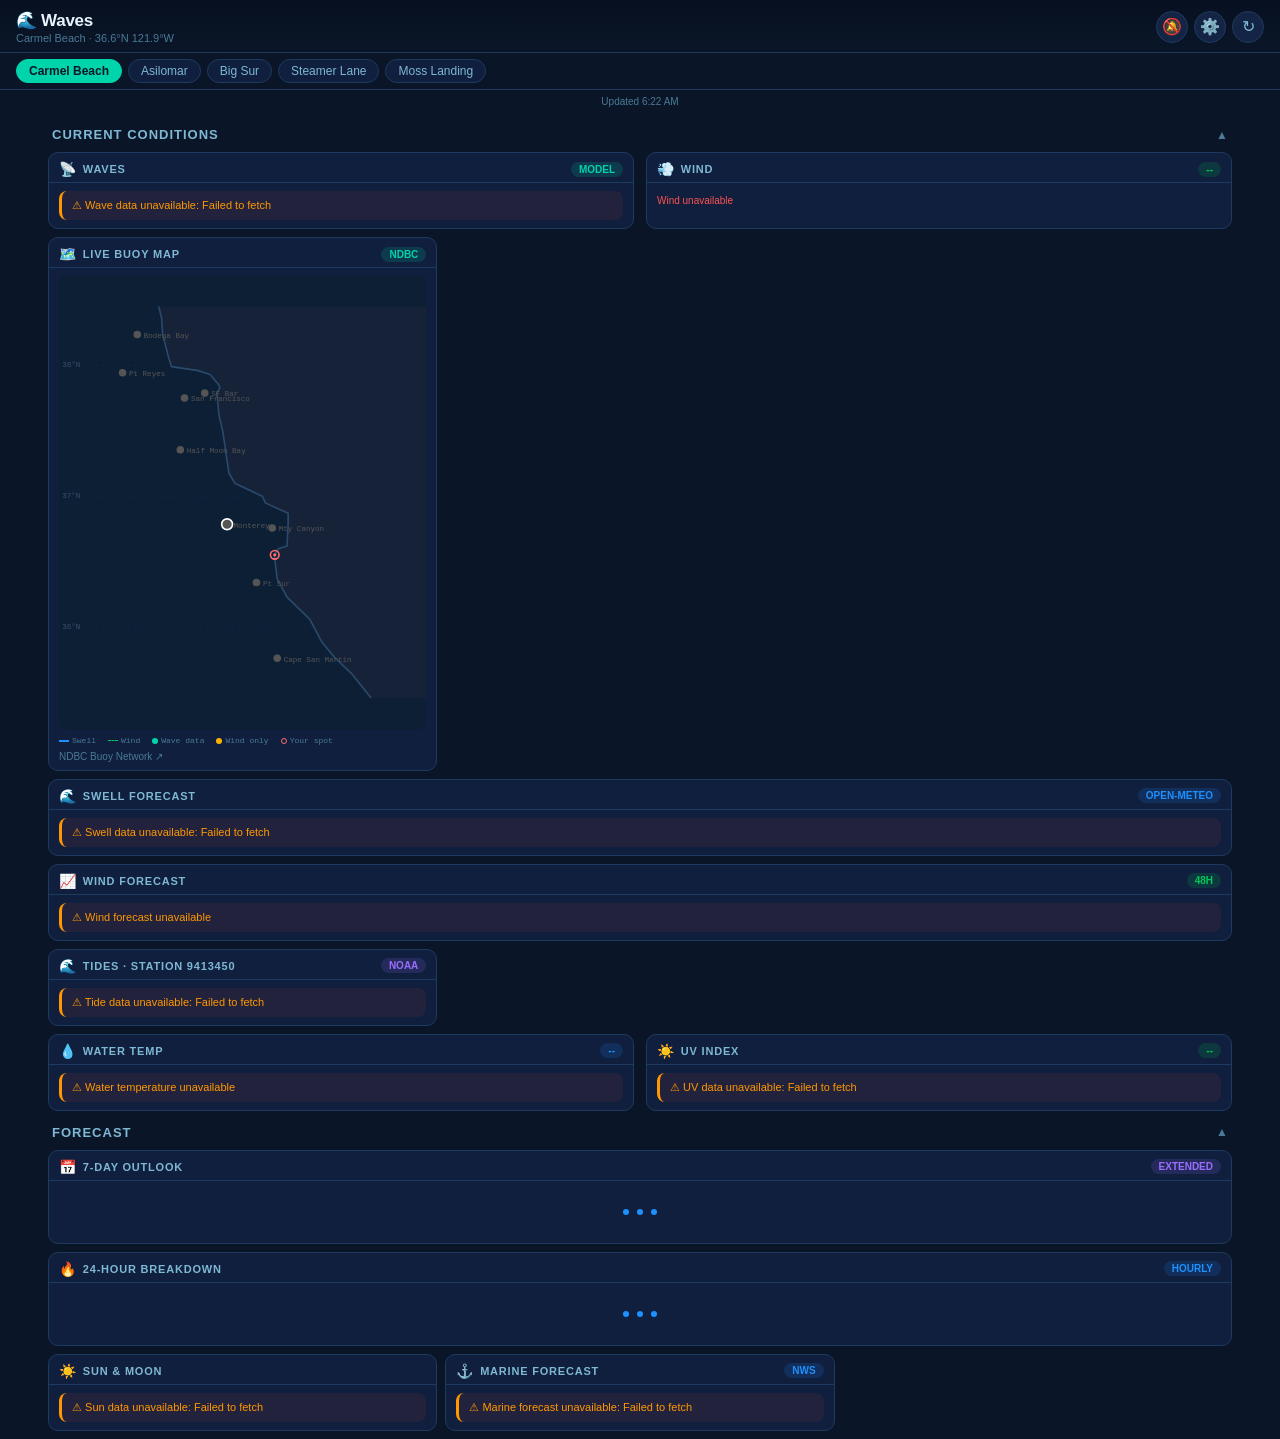
==== index.html @ ad4aa7e5 "Deploy: 50/50 Waves + Wind cards" ====
<!DOCTYPE html>
<html lang="en">
<head>
  <meta charset="UTF-8">
  <meta name="viewport" content="width=device-width, initial-scale=1.0, viewport-fit=cover">
  <meta name="theme-color" content="#0a1628">
  <meta name="description" content="Real-time surf conditions for your local spots">
  <meta name="mobile-web-app-capable" content="yes">
  <meta name="apple-mobile-web-app-capable" content="yes">
  <meta name="apple-mobile-web-app-status-bar-style" content="black-translucent">
  <meta name="apple-mobile-web-app-title" content="Waves">
  <title>Waves</title>
  <link rel="manifest" href="manifest.json">
  <link rel="stylesheet" href="style.css">
</head>
<body>

<div id="pull-indicator" class="pull-indicator">
  <span class="pull-arrow">↓</span>
  <span class="pull-text">Pull to refresh</span>
</div>

<header>
  <div class="header-left">
    <h1>🌊 Waves</h1>
    <div class="subtitle" id="location-subtitle"></div>
  </div>
  <div class="header-right">
    <button class="header-btn" id="alertBtn" style="display:none" onclick="toggleAlerts()" title="Alerts OFF">🔕</button>
    <button class="header-btn" id="editSpotsBtn" onclick="openSpotEditor(true)" title="Edit spots">⚙️</button>
    <button class="header-btn" id="refreshBtn" onclick="refreshAll()" title="Refresh">
      <span class="icon">↻</span>
    </button>
  </div>
</header>

<div class="location-selector" id="location-selector"></div>

<div class="last-updated" id="lastUpdated">Loading…</div>
<div class="offline-indicator" id="offlineIndicator" style="display:none">📡 Offline — showing cached data</div>

<main>

  <!-- ═══ CURRENT CONDITIONS ═══════════════════════════════════════════════ -->
  <div class="section">
    <div class="section-header" onclick="toggleSection(this)">
      <span class="section-title">Current Conditions</span>
      <span class="section-chevron">&#x25B2;</span>
    </div>
    <div class="section-body">

      <!-- Waves + Wind (shared row) -->
      <div class="card-row" style="display:flex;gap:12px">
        <div class="card" id="card-buoy" style="flex:1;min-width:0">
          <div class="card-header">
            <div class="card-title"><span class="icon">📡</span> Waves</div>
            <div class="card-badge" id="buoy-badge" style="background:rgba(0,212,170,0.15);color:#00d4aa">MODEL</div>
          </div>
          <div class="card-body" id="buoy-body">
            <div class="loading"><div class="loading-dot"></div><div class="loading-dot"></div><div class="loading-dot"></div></div>
          </div>
        </div>
        <div class="card" id="card-wind" style="flex:1;min-width:0">
          <div class="card-header">
            <div class="card-title"><span class="icon">💨</span> Wind</div>
            <div class="card-badge" id="wind-badge" style="background:rgba(0,200,83,0.15);color:#00c853">--</div>
          </div>
          <div class="card-body" id="wind-body">
            <div class="loading"><div class="loading-dot"></div><div class="loading-dot"></div><div class="loading-dot"></div></div>
          </div>
        </div>
      </div>

      <!-- Buoy Map -->
      <div class="card" id="card-buoy-map">
        <div class="card-header">
          <div class="card-title"><span class="icon">🗺️</span> Live Buoy Map</div>
          <div class="card-badge" style="background:rgba(0,212,170,0.15);color:#00d4aa">NDBC</div>
        </div>
        <div class="card-body" id="buoy-map-body">
          <div class="loading"><div class="loading-dot"></div><div class="loading-dot"></div><div class="loading-dot"></div></div>
        </div>
      </div>

      <!-- Swell Forecast -->
      <div class="card" id="card-swell">
        <div class="card-header">
          <div class="card-title"><span class="icon">🌊</span> Swell Forecast</div>
          <div class="card-badge" style="background:rgba(30,144,255,0.15);color:#1e90ff">OPEN-METEO</div>
        </div>
        <div class="card-body" id="swell-body">
          <div class="loading"><div class="loading-dot"></div><div class="loading-dot"></div><div class="loading-dot"></div></div>
        </div>
      </div>

      <!-- Wind Forecast -->
      <div class="card" id="card-wind-forecast">
        <div class="card-header">
          <div class="card-title"><span class="icon">📈</span> Wind Forecast</div>
          <div class="card-badge" style="background:rgba(0,200,83,0.15);color:#00c853">48H</div>
        </div>
        <div class="card-body" id="wind-forecast-body">
          <div class="loading"><div class="loading-dot"></div><div class="loading-dot"></div><div class="loading-dot"></div></div>
        </div>
      </div>

      <!-- Tides (US only — hidden until US spot loaded) -->
      <div class="card" id="card-tides" style="display:none">
        <div class="card-header">
          <div class="card-title"><span class="icon">🌊</span> Tides</div>
          <div class="card-badge" style="background:rgba(155,109,255,0.15);color:#9b6dff">NOAA</div>
        </div>
        <div class="card-body" id="tides-body">
          <div class="loading"><div class="loading-dot"></div><div class="loading-dot"></div><div class="loading-dot"></div></div>
        </div>
      </div>

      <!-- Water Temperature + UV Index (shared row) -->
      <div class="card-row" style="display:flex;gap:12px">
        <div class="card" id="card-water-temp" style="flex:1;min-width:0">
          <div class="card-header">
            <div class="card-title"><span class="icon">💧</span> Water Temp</div>
            <div class="card-badge" id="water-temp-badge" style="background:rgba(30,144,255,0.15);color:#1e90ff">--</div>
          </div>
          <div class="card-body" id="water-temp-body">
            <div class="loading"><div class="loading-dot"></div><div class="loading-dot"></div><div class="loading-dot"></div></div>
          </div>
        </div>
        <div class="card" id="card-uv" style="flex:1;min-width:0">
          <div class="card-header">
            <div class="card-title"><span class="icon">☀️</span> UV Index</div>
            <div class="card-badge" id="uv-badge" style="background:rgba(0,200,83,0.15);color:#00c853">--</div>
          </div>
          <div class="card-body" id="uv-body">
            <div class="loading"><div class="loading-dot"></div><div class="loading-dot"></div><div class="loading-dot"></div></div>
          </div>
        </div>
      </div>

    </div>
  </div>

  <!-- ═══ FORECASTS ═══════════════════════════════════════════════════════ -->
  <div class="section">
    <div class="section-header" onclick="toggleSection(this)">
      <span class="section-title">Forecast</span>
      <span class="section-chevron">&#x25B2;</span>
    </div>
    <div class="section-body">

      <!-- 7-Day Outlook -->
      <div class="card" id="card-7day">
        <div class="card-header">
          <div class="card-title"><span class="icon">📅</span> 7-Day Outlook</div>
          <div class="card-badge" style="background:rgba(155,109,255,0.15);color:#9b6dff">EXTENDED</div>
        </div>
        <div class="card-body" id="7day-body">
          <div class="loading"><div class="loading-dot"></div><div class="loading-dot"></div><div class="loading-dot"></div></div>
        </div>
      </div>

      <!-- 24-Hour Heatmap -->
      <div class="card" id="card-24h">
        <div class="card-header">
          <div class="card-title"><span class="icon">🔥</span> 24-Hour Breakdown</div>
          <div class="card-badge" style="background:rgba(30,144,255,0.15);color:#1e90ff">HOURLY</div>
        </div>
        <div class="card-body" id="24h-body">
          <div class="loading"><div class="loading-dot"></div><div class="loading-dot"></div><div class="loading-dot"></div></div>
        </div>
      </div>

      <!-- Sun & Moon -->
      <div class="card" id="card-sun-moon">
        <div class="card-header">
          <div class="card-title"><span class="icon">☀️</span> Sun & Moon</div>
        </div>
        <div class="card-body" id="sun-moon-body">
          <div class="loading"><div class="loading-dot"></div><div class="loading-dot"></div><div class="loading-dot"></div></div>
        </div>
      </div>

      <!-- Marine Forecast (US only) -->
      <div class="card" id="card-marine" style="display:none">
        <div class="card-header">
          <div class="card-title"><span class="icon">⚓</span> Marine Forecast</div>
          <div class="card-badge" style="background:rgba(30,144,255,0.15);color:#1e90ff">NWS</div>
        </div>
        <div class="card-body" id="marine-body">
          <div class="loading"><div class="loading-dot"></div><div class="loading-dot"></div><div class="loading-dot"></div></div>
        </div>
      </div>

    </div>
  </div>

</main>

<!-- Onboarding / Spot Editor Overlay -->
<div id="onboarding" class="onboarding-overlay">
  <div class="onboarding-inner">
    <div class="onboarding-logo">🌊</div>
    <div class="onboarding-title" id="onboarding-title">Waves</div>
    <div class="onboarding-sub" id="onboarding-sub">Add up to 5 of your local surf spots</div>

    <div class="search-wrap">
      <input type="search" id="spot-search" class="spot-search-input"
             placeholder="Search a beach or location…"
             autocomplete="off" autocorrect="off" autocapitalize="off" spellcheck="false"
             oninput="onSearchInput(this.value)">
    </div>

    <div id="search-status" class="search-status"></div>
    <div id="search-results" class="search-results"></div>

    <div id="added-spots-section" style="display:none">
      <div class="added-label">Your Spots</div>
      <div id="added-spots-list" class="added-spots-list"></div>
    </div>

    <button class="onboarding-btn" id="start-btn" onclick="finishOnboarding()" disabled>
      Start Surfing →
    </button>
  </div>
</div>

<script src="app.js"></script>
</body>
</html>
---- style.css ----
:root {
  --bg: #0a1628;
  --bg-card: #0f1f3d;
  --bg-card2: #132444;
  --border: #1e3a5f;
  --accent-blue: #1e90ff;
  --accent-teal: #00d4aa;
  --accent-purple: #9b6dff;
  --accent-gold: #ffd700;
  --text-primary: #e8f4fd;
  --text-secondary: #7eb8d4;
  --text-muted: #4a7a96;
  --wind-calm: #00c853;
  --wind-light: #69f0ae;
  --wind-moderate: #ffeb3b;
  --wind-fresh: #ff9800;
  --wind-strong: #f44336;
  --wind-gale: #b71c1c;
}

* { box-sizing: border-box; margin: 0; padding: 0; }

body {
  background: var(--bg);
  color: var(--text-primary);
  font-family: -apple-system, BlinkMacSystemFont, 'Segoe UI', sans-serif;
  font-size: 14px;
  min-height: 100vh;
  padding-bottom: env(safe-area-inset-bottom);
}

/* Header */
header {
  background: linear-gradient(180deg, #071020 0%, var(--bg) 100%);
  padding: 10px 16px 8px;
  padding-top: calc(10px + env(safe-area-inset-top));
  position: sticky;
  top: 0;
  z-index: 100;
  border-bottom: 1px solid var(--border);
  display: flex;
  align-items: center;
  justify-content: space-between;
}

.header-left h1 {
  font-size: 17px;
  font-weight: 700;
  color: var(--text-primary);
  letter-spacing: -0.3px;
}

.header-left .subtitle {
  font-size: 11px;
  color: var(--text-muted);
  margin-top: 1px;
}

.header-right {
  display: flex;
  align-items: center;
  gap: 6px;
}

.header-btn {
  width: 32px;
  height: 32px;
  display: flex;
  align-items: center;
  justify-content: center;
  background: var(--bg-card2);
  border: 1px solid var(--border);
  border-radius: 50%;
  color: var(--text-secondary);
  font-size: 16px;
  cursor: pointer;
  transition: background 0.15s, border-color 0.15s;
  padding: 0;
  line-height: 1;
}
.header-btn:active {
  background: var(--border);
  border-color: var(--text-muted);
}
.header-btn .icon { font-size: 16px; }
.header-btn.spinning .icon { animation: spin 1s linear infinite; }
@keyframes spin { to { transform: rotate(360deg); } }

/* Location selector */
.location-selector {
  display: flex;
  gap: 6px;
  padding: 6px 16px;
  background: var(--bg);
  border-bottom: 1px solid var(--border);
  overflow-x: auto;
  -webkit-overflow-scrolling: touch;
  scrollbar-width: none;
}
.location-selector::-webkit-scrollbar { display: none; }

.loc-btn {
  flex-shrink: 0;
  background: var(--bg-card);
  border: 1px solid var(--border);
  border-radius: 20px;
  color: var(--text-secondary);
  padding: 4px 12px;
  font-size: 12px;
  font-weight: 500;
  cursor: pointer;
  transition: background 0.15s, color 0.15s, border-color 0.15s;
}
.loc-btn.active {
  background: var(--accent-teal);
  border-color: var(--accent-teal);
  color: #0a1628;
  font-weight: 700;
}
.loc-btn:active { opacity: 0.75; }

/* Source links */
.src-link {
  color: var(--text-muted);
  text-decoration: none;
  font-size: 10px;
}
.src-link:hover { color: var(--accent-blue); text-decoration: underline; }

/* Last updated */
.last-updated {
  text-align: center;
  font-size: 10px;
  color: var(--text-muted);
  padding: 6px;
}

/* Main layout */
main {
  padding: 8px;
  max-width: 600px;
  margin: 0 auto;
  display: flex;
  flex-direction: column;
  gap: 6px;
}

@media (min-width: 768px) {
  main {
    max-width: 900px;
    display: grid;
    grid-template-columns: 1fr 1fr;
    gap: 8px;
  }
  .section-header, #card-quality, #card-swell, #card-wind-forecast, #card-7day, #card-24h, .card-row { grid-column: 1 / -1; }
}

@media (min-width: 1200px) {
  main {
    max-width: 1200px;
    grid-template-columns: 1fr 1fr 1fr;
  }
}

/* Collapsible sections */
.section {
  display: contents;
}

.section-header {
  display: flex;
  align-items: center;
  justify-content: space-between;
  padding: 6px 4px 2px;
  cursor: pointer;
  -webkit-tap-highlight-color: transparent;
  user-select: none;
}

.section-title {
  font-size: 13px;
  font-weight: 700;
  text-transform: uppercase;
  letter-spacing: 1px;
  color: var(--text-secondary);
}

.section-chevron {
  font-size: 12px;
  color: var(--text-muted);
  transition: transform 0.25s ease;
}

.section.collapsed .section-chevron {
  transform: rotate(180deg);
}

.section-body {
  display: contents;
}

.section.collapsed .section-body {
  display: none;
}

/* Cards */
.card {
  background: var(--bg-card);
  border: 1px solid var(--border);
  border-radius: 10px;
  overflow: hidden;
}

.card-header {
  display: flex;
  align-items: center;
  justify-content: space-between;
  padding: 8px 10px 5px;
  border-bottom: 1px solid var(--border);
}

.card-title {
  font-size: 11px;
  font-weight: 600;
  text-transform: uppercase;
  letter-spacing: 0.8px;
  color: var(--text-secondary);
  display: flex;
  align-items: center;
  gap: 6px;
}

.card-title .icon { font-size: 14px; }

.card-badge {
  font-size: 10px;
  padding: 2px 8px;
  border-radius: 10px;
  font-weight: 600;
}

.card-body { padding: 8px 10px; }

/* Primary stat */
.stat-row {
  display: flex;
  align-items: baseline;
  gap: 4px;
  margin-bottom: 4px;
}

.stat-value {
  font-size: 28px;
  font-weight: 700;
  line-height: 1;
  color: var(--text-primary);
}

.stat-unit {
  font-size: 13px;
  color: var(--text-secondary);
  font-weight: 400;
}

.stat-label {
  font-size: 11px;
  color: var(--text-muted);
  margin-bottom: 4px;
}

/* Grid stats */
.stats-grid {
  display: grid;
  grid-template-columns: 1fr 1fr;
  gap: 5px;
  margin-top: 6px;
}

.stats-grid-3 {
  display: grid;
  grid-template-columns: 1fr 1fr 1fr;
  gap: 5px;
  margin-top: 6px;
}

.stat-cell {
  background: var(--bg-card2);
  border-radius: 8px;
  padding: 6px;
}

.stat-cell .label {
  font-size: 10px;
  color: var(--text-muted);
  text-transform: uppercase;
  letter-spacing: 0.5px;
  margin-bottom: 4px;
}

.stat-cell .value {
  font-size: 15px;
  font-weight: 600;
  color: var(--text-primary);
}

.stat-cell .value.small { font-size: 14px; }
.stat-cell .sub { font-size: 10px; color: var(--text-muted); margin-top: 2px; }

/* Divider */
.divider {
  height: 1px;
  background: var(--border);
  margin: 6px 0;
}

/* Wind direction arrow */
.wind-dir-display {
  display: flex;
  align-items: center;
  gap: 8px;
  margin-bottom: 6px;
}

.wind-arrow-circle {
  width: 40px;
  height: 40px;
  border-radius: 50%;
  background: var(--bg-card2);
  border: 2px solid var(--border);
  display: flex;
  align-items: center;
  justify-content: center;
  flex-shrink: 0;
}

.wind-arrow {
  font-size: 18px;
  display: inline-block;
  transition: transform 0.5s ease;
}

.wind-info .speed-row {
  display: flex;
  align-items: baseline;
  gap: 4px;
}

.wind-info .speed { font-size: 24px; font-weight: 700; }
.wind-info .unit { font-size: 12px; color: var(--text-secondary); }
.wind-info .desc { font-size: 10px; color: var(--text-muted); margin-top: 1px; }

/* Wind color classes */
.wind-calm   { color: var(--wind-calm); }
.wind-light  { color: var(--wind-light); }
.wind-mod    { color: var(--wind-moderate); }
.wind-fresh  { color: var(--wind-fresh); }
.wind-strong { color: var(--wind-strong); }
.wind-gale   { color: var(--wind-gale); }

/* Swell */
.swell-compass {
  display: flex;
  align-items: center;
  gap: 8px;
  margin-bottom: 6px;
}

.compass-rose {
  width: 40px;
  height: 40px;
  border-radius: 50%;
  background: var(--bg-card2);
  border: 2px solid var(--border);
  display: flex;
  align-items: center;
  justify-content: center;
  flex-shrink: 0;
  font-size: 16px;
}

/* Tide card */
.tide-status {
  display: flex;
  align-items: center;
  gap: 8px;
  margin-bottom: 6px;
}

.tide-arrow {
  font-size: 22px;
  color: var(--accent-purple);
}

.tide-now .height {
  font-size: 24px;
  font-weight: 700;
  color: var(--accent-purple);
}

.tide-now .status-text {
  font-size: 12px;
  color: var(--text-secondary);
}

.tide-schedule {
  display: flex;
  flex-direction: column;
  gap: 4px;
  margin-top: 6px;
}

.tide-event {
  display: flex;
  align-items: center;
  justify-content: space-between;
  background: var(--bg-card2);
  border-radius: 6px;
  padding: 5px 8px;
}

.tide-event .type-badge {
  font-size: 10px;
  font-weight: 700;
  padding: 2px 7px;
  border-radius: 8px;
  text-transform: uppercase;
}

.tide-event .type-badge.high {
  background: rgba(155, 109, 255, 0.2);
  color: var(--accent-purple);
}

.tide-event .type-badge.low {
  background: rgba(30, 144, 255, 0.15);
  color: var(--accent-blue);
}

.tide-event .time { font-size: 13px; color: var(--text-primary); font-weight: 500; }
.tide-event .height { font-size: 13px; color: var(--text-secondary); }

/* Tide bar */
.tide-bar-wrap {
  margin: 6px 0 3px;
  position: relative;
}

.tide-bar-track {
  height: 6px;
  background: var(--border);
  border-radius: 3px;
  overflow: visible;
  position: relative;
}

.tide-bar-fill {
  height: 100%;
  background: linear-gradient(90deg, var(--accent-blue), var(--accent-purple));
  border-radius: 3px;
  transition: width 0.5s ease;
}

.tide-bar-dot {
  width: 12px;
  height: 12px;
  background: var(--accent-purple);
  border: 2px solid var(--bg-card);
  border-radius: 50%;
  position: absolute;
  top: -3px;
  transform: translateX(-50%);
  transition: left 0.5s ease;
}

.tide-bar-labels {
  display: flex;
  justify-content: space-between;
  margin-top: 4px;
  font-size: 9px;
  color: var(--text-muted);
}

/* Sun/Moon card */
.sun-moon-grid {
  display: grid;
  grid-template-columns: 1fr 1fr;
  gap: 6px;
}

.sun-section, .moon-section {
  background: var(--bg-card2);
  border-radius: 8px;
  padding: 7px;
}

.section-label {
  font-size: 10px;
  color: var(--text-muted);
  text-transform: uppercase;
  letter-spacing: 0.5px;
  margin-bottom: 4px;
  display: flex;
  align-items: center;
  gap: 4px;
}

.sun-times, .moon-info {
  display: flex;
  flex-direction: column;
  gap: 2px;
}

.time-row {
  display: flex;
  align-items: center;
  justify-content: space-between;
}

.time-row .lbl { font-size: 11px; color: var(--text-muted); }
.time-row .val { font-size: 13px; font-weight: 600; color: var(--text-primary); }

.moon-phase-icon { font-size: 22px; text-align: center; margin-bottom: 2px; }
.moon-phase-name { font-size: 11px; color: var(--text-secondary); text-align: center; }

/* UV Index */
.uv-bar-wrap { margin: 6px 0; }
.uv-bar-track {
  height: 8px;
  border-radius: 4px;
  background: linear-gradient(90deg, #00c853, #ffeb3b, #ff9800, #f44336, #9c27b0);
  position: relative;
}
.uv-bar-dot {
  width: 14px;
  height: 14px;
  background: white;
  border: 2px solid rgba(0,0,0,0.3);
  border-radius: 50%;
  position: absolute;
  top: -3px;
  transform: translateX(-50%);
}
.uv-labels { display: flex; justify-content: space-between; font-size: 9px; color: var(--text-muted); margin-top: 3px; }

/* Marine / NWS forecast */
.forecast-text {
  font-size: 11px;
  color: var(--text-secondary);
  line-height: 1.5;
  background: var(--bg-card2);
  border-radius: 8px;
  padding: 7px;
  max-height: 80px;
  overflow-y: auto;
}

.forecast-text::-webkit-scrollbar { width: 3px; }
.forecast-text::-webkit-scrollbar-track { background: transparent; }
.forecast-text::-webkit-scrollbar-thumb { background: var(--border); border-radius: 2px; }

/* Rip current */
.rip-indicator {
  display: flex;
  align-items: center;
  gap: 8px;
  background: var(--bg-card2);
  border-radius: 8px;
  padding: 8px;
}

.rip-level {
  font-size: 24px;
  font-weight: 700;
}

.rip-level.low { color: var(--wind-calm); }
.rip-level.moderate { color: var(--wind-moderate); }
.rip-level.high { color: var(--wind-strong); }

.rip-desc { font-size: 11px; color: var(--text-secondary); line-height: 1.4; }

/* NOAA buoy */
.buoy-source {
  font-size: 10px;
  color: var(--text-muted);
  margin-top: 6px;
}

/* Loading / error states */
.loading {
  display: flex;
  align-items: center;
  justify-content: center;
  padding: 20px;
  color: var(--text-muted);
  font-size: 12px;
  gap: 8px;
}

.loading-dot {
  width: 6px; height: 6px;
  border-radius: 50%;
  background: var(--accent-blue);
  animation: pulse 1.2s ease-in-out infinite;
}
.loading-dot:nth-child(2) { animation-delay: 0.2s; }
.loading-dot:nth-child(3) { animation-delay: 0.4s; }
@keyframes pulse { 0%,80%,100% { opacity: 0.2; } 40% { opacity: 1; } }

.error-msg {
  font-size: 11px;
  color: var(--wind-fresh);
  padding: 8px 10px;
  background: rgba(244, 67, 54, 0.08);
  border-radius: 8px;
  border-left: 3px solid var(--wind-fresh);
}

/* Responsive tweak for very small screens */
@media (max-width: 360px) {
  .stat-value { font-size: 24px; }
  .wind-info .speed { font-size: 20px; }
}

/* (icon-btn removed — unified into .header-btn above) */

/* ─── Pull-to-refresh ────────────────────────────────────────────────────── */
.pull-indicator {
  display: none;
  position: fixed;
  top: 0;
  left: 0;
  right: 0;
  z-index: 200;
  align-items: center;
  justify-content: center;
  gap: 8px;
  padding: 12px;
  background: var(--bg-card2);
  color: var(--text-secondary);
  font-size: 12px;
  opacity: 0;
  transition: transform 0.2s ease, opacity 0.2s ease;
  pointer-events: none;
}
.pull-arrow {
  display: inline-block;
  font-size: 16px;
  transition: transform 0.2s ease;
}

/* ─── Offline indicator ──────────────────────────────────────────────────── */
.offline-indicator {
  text-align: center;
  font-size: 11px;
  color: var(--wind-fresh);
  background: rgba(255,152,0,0.1);
  padding: 6px;
  border-bottom: 1px solid rgba(255,152,0,0.2);
}

/* ─── Spot editor enhancements ───────────────────────────────────────────── */
.drag-handle {
  cursor: grab;
  font-size: 16px;
  color: var(--text-muted);
  padding: 4px 2px;
  user-select: none;
  -webkit-user-select: none;
  touch-action: none;
  flex-shrink: 0;
}
.drag-handle:active { cursor: grabbing; }

.drag-ghost {
  position: fixed;
  z-index: 1000;
  pointer-events: none;
  opacity: 0.9;
  box-shadow: 0 8px 24px rgba(0,0,0,0.4);
  border-radius: 10px;
  background: var(--bg-card2);
  border: 1px solid var(--accent-teal);
}

.drag-placeholder {
  opacity: 0.25;
}

.facing-picker {
  display: flex;
  gap: 4px;
  flex-wrap: wrap;
  margin-top: 6px;
  padding-left: 28px;
}
.facing-btn {
  background: var(--bg-card2);
  border: 1px solid var(--border);
  border-radius: 12px;
  color: var(--text-muted);
  font-size: 10px;
  padding: 3px 8px;
  cursor: pointer;
  transition: background 0.15s, color 0.15s, border-color 0.15s;
}
.facing-btn.active {
  background: var(--accent-teal);
  border-color: var(--accent-teal);
  color: #0a1628;
  font-weight: 700;
}
.facing-btn:active { opacity: 0.7; }
.facing-label {
  font-size: 9px;
  color: var(--text-muted);
  padding-left: 28px;
  margin-top: 4px;
}

/* ─── Wind chart interaction ─────────────────────────────────────────────── */
.wind-chart-container {
  position: relative;
  touch-action: none;
  cursor: crosshair;
}
.wind-crosshair {
  display: none;
  position: absolute;
  top: 0;
  bottom: 20px;
  width: 1px;
  background: rgba(255,255,255,0.45);
  pointer-events: none;
}
.wind-chart-tip {
  display: none;
  position: absolute;
  top: 6px;
  left: 0;
  background: rgba(10,22,40,0.92);
  border: 1px solid rgba(0,200,83,0.4);
  border-radius: 6px;
  padding: 6px 9px;
  pointer-events: none;
  min-width: 130px;
  max-width: 170px;
  z-index: 10;
}

/* ─── Tide toggle ────────────────────────────────────────────────────────── */
.tide-toggle {
  background: var(--bg-card2);
  border: 1px solid var(--border);
  border-radius: 12px;
  color: var(--text-muted);
  font-size: 10px;
  padding: 3px 10px;
  cursor: pointer;
  transition: background 0.15s, color 0.15s;
}
.tide-toggle.active {
  background: var(--accent-purple);
  border-color: var(--accent-purple);
  color: #fff;
}
.tide-toggle:active { opacity: 0.7; }

/* ─── Alignment badge ────────────────────────────────────────────────────── */
.alignment-badge {
  display: flex;
  align-items: center;
  gap: 8px;
  background: var(--bg-card2);
  border-radius: 8px;
  padding: 6px 8px;
  margin-bottom: 6px;
}
.alignment-compass {
  position: relative;
  width: 36px;
  height: 36px;
  border-radius: 50%;
  display: flex;
  align-items: center;
  justify-content: center;
  flex-shrink: 0;
}
.alignment-compass .swell-arrow {
  position: absolute;
  font-size: 16px;
  color: #1e90ff;
  display: inline-block;
}
.alignment-compass .beach-line {
  position: absolute;
  font-size: 10px;
  display: inline-block;
  opacity: 0.6;
}

/* ─── Onboarding / Spot Editor Overlay ──────────────────────────────────── */
.onboarding-overlay {
  display: none;
  position: fixed;
  inset: 0;
  background: rgba(6, 14, 29, 0.98);
  z-index: 1000;
  align-items: flex-start;
  justify-content: center;
  overflow-y: auto;
  padding: 0 0 env(safe-area-inset-bottom);
  padding-top: env(safe-area-inset-top);
  backdrop-filter: blur(10px);
  -webkit-backdrop-filter: blur(10px);
}

.onboarding-inner {
  width: 100%;
  max-width: 440px;
  padding: 32px 20px 40px;
  display: flex;
  flex-direction: column;
  gap: 0;
}

.onboarding-logo { font-size: 48px; text-align: center; margin-bottom: 8px; }
.onboarding-title {
  font-size: 26px; font-weight: 700;
  color: var(--text-primary);
  text-align: center;
  letter-spacing: -0.5px;
  margin-bottom: 6px;
}
.onboarding-sub {
  font-size: 13px; color: var(--text-muted);
  text-align: center; margin-bottom: 24px;
}

.search-wrap { position: relative; margin-bottom: 8px; }
.spot-search-input {
  width: 100%;
  background: var(--bg-card);
  border: 1px solid var(--border);
  border-radius: 14px;
  color: var(--text-primary);
  font-size: 15px;
  padding: 13px 16px;
  outline: none;
  transition: border-color 0.2s;
  -webkit-appearance: none;
}
.spot-search-input::placeholder { color: var(--text-muted); }
.spot-search-input:focus { border-color: var(--accent-teal); }

.search-status { font-size: 11px; color: var(--text-muted); padding: 4px 4px 6px; min-height: 20px; }
.search-results { display: flex; flex-direction: column; gap: 4px; margin-bottom: 6px; }
.search-result-btn {
  display: flex; align-items: center; gap: 10px;
  width: 100%; text-align: left;
  background: var(--bg-card);
  border: 1px solid var(--border);
  border-radius: 12px;
  padding: 11px 14px;
  cursor: pointer;
  transition: background 0.15s, border-color 0.15s;
  color: var(--text-primary);
}
.search-result-btn:active { background: var(--bg-card2); border-color: var(--accent-teal); }
.search-result-icon { font-size: 16px; flex-shrink: 0; }
.search-result-text { font-size: 13px; color: var(--text-primary); line-height: 1.3; }

.search-adding {
  display: flex; align-items: center; gap: 10px;
  font-size: 13px; color: var(--text-secondary);
  padding: 10px 4px;
}
.search-adding-spinner {
  width: 14px; height: 14px;
  border: 2px solid var(--border);
  border-top-color: var(--accent-teal);
  border-radius: 50%;
  animation: spin 0.7s linear infinite;
  flex-shrink: 0;
}

.added-label {
  font-size: 10px; font-weight: 600;
  text-transform: uppercase; letter-spacing: 0.8px;
  color: var(--text-muted); margin: 16px 0 8px;
}
.added-spots-list { display: flex; flex-direction: column; gap: 6px; margin-bottom: 24px; }
.added-spot-item {
  display: flex; align-items: center; gap: 10px;
  background: var(--bg-card);
  border: 1px solid var(--border);
  border-radius: 12px; padding: 10px 12px;
}
.added-spot-flag { font-size: 18px; flex-shrink: 0; }
.added-spot-info { flex: 1; min-width: 0; }
.added-spot-name {
  display: block; font-size: 13px; font-weight: 600;
  color: var(--text-primary);
  white-space: nowrap; overflow: hidden; text-overflow: ellipsis;
}
.added-spot-meta { display: block; font-size: 10px; color: var(--text-muted); margin-top: 2px; }
.remove-spot-btn {
  background: none;
  border: 1px solid var(--border);
  border-radius: 50%;
  color: var(--text-muted);
  width: 24px; height: 24px;
  font-size: 14px; cursor: pointer; flex-shrink: 0;
  display: flex; align-items: center; justify-content: center;
  line-height: 1;
  transition: background 0.15s, color 0.15s;
}
.remove-spot-btn:active { background: rgba(244,67,54,0.15); color: #f44336; border-color: #f44336; }
.spots-hint { font-size: 10px; color: var(--text-muted); text-align: center; padding: 4px 0 0; }

.onboarding-btn {
  width: 100%;
  background: var(--accent-teal);
  border: none; border-radius: 14px;
  color: #0a1628; font-size: 15px; font-weight: 700;
  padding: 15px; cursor: pointer;
  transition: opacity 0.2s; letter-spacing: 0.2px;
}
.onboarding-btn:disabled { opacity: 0.35; cursor: default; }
.onboarding-btn:not(:disabled):active { opacity: 0.8; }
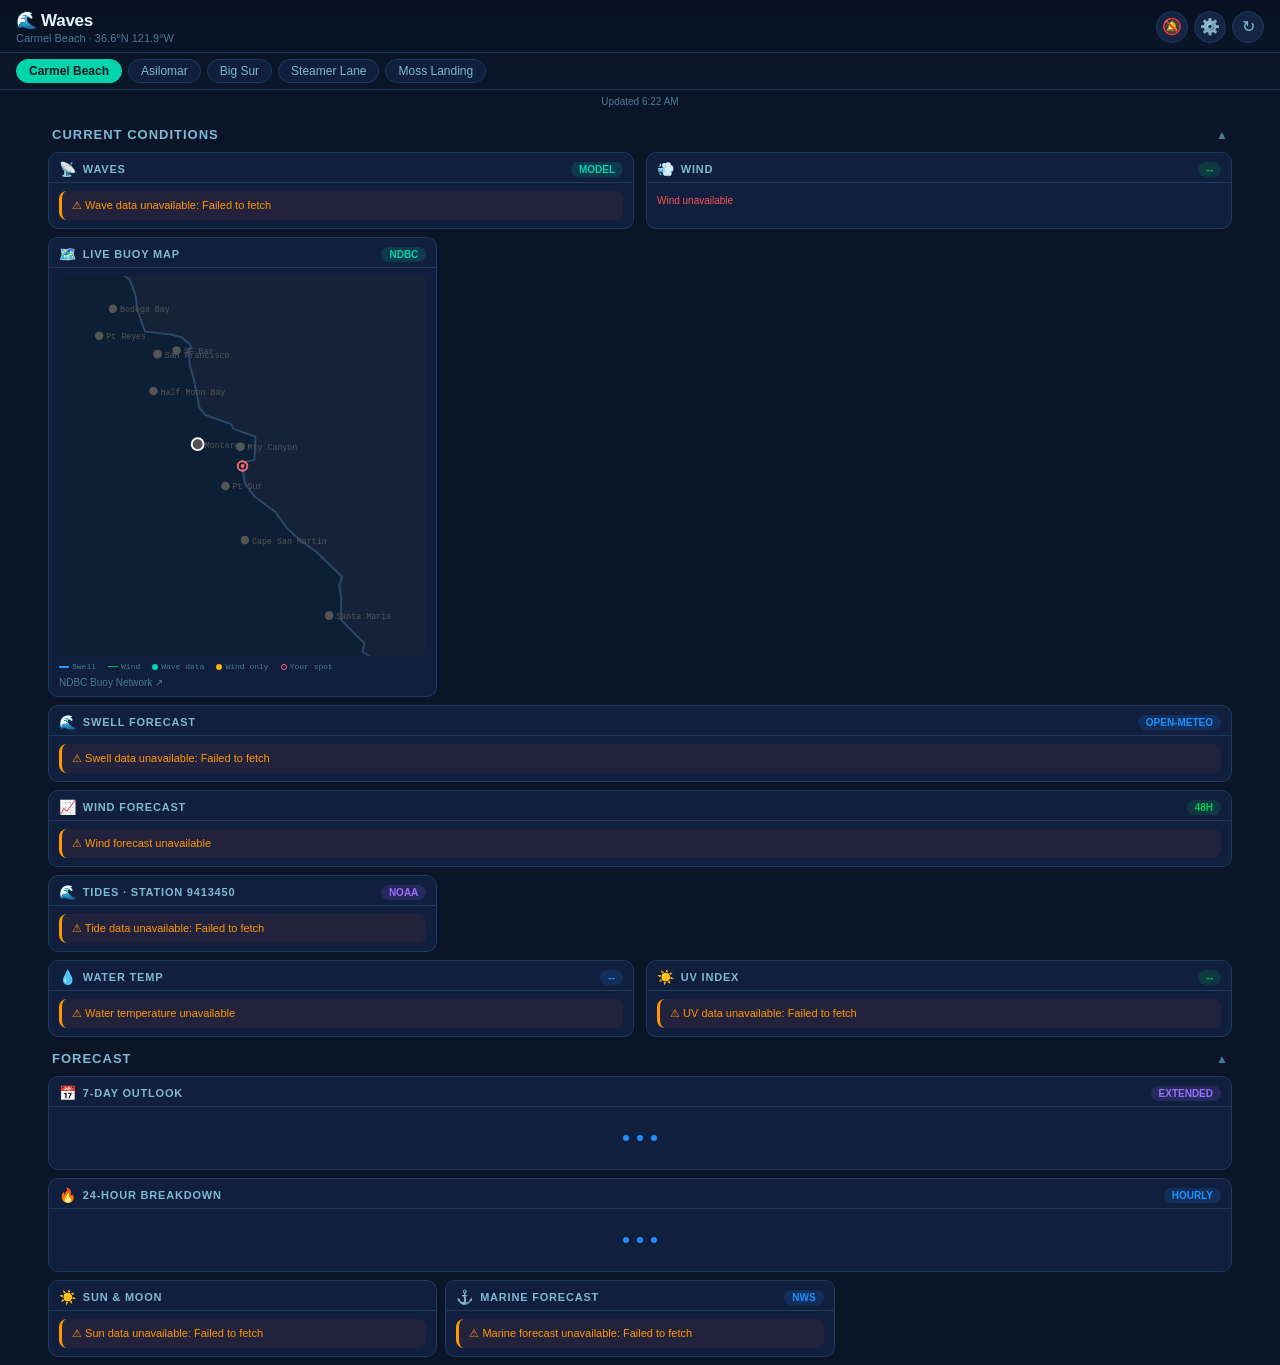
==== commit a79c5fdc: "Deploy: 24h tides in wind card + map pan fix" ====
--- a/index.html
+++ b/index.html
@@ -65,6 +65,7 @@
             <div class="card-title"><span class="icon">💨</span> Wind</div>
             <div class="card-badge" id="wind-badge" style="background:rgba(0,200,83,0.15);color:#00c853">--</div>
           </div>
+          <div id="tide-mini"></div>
           <div class="card-body" id="wind-body">
             <div class="loading"><div class="loading-dot"></div><div class="loading-dot"></div><div class="loading-dot"></div></div>
           </div>
--- a/style.css
+++ b/style.css
@@ -579,6 +579,28 @@
 
 .rip-desc { font-size: 11px; color: var(--text-secondary); line-height: 1.4; }
 
+/* 24h tide schedule (inside wind card, above wind data) */
+#tide-mini:empty { display: none; }
+#tide-mini {
+  padding: 8px 10px;
+  border-bottom: 1px solid var(--border);
+  font-family: monospace;
+}
+
+/* Buoy map - pannable West Coast view */
+.buoy-map-wrap {
+  position: relative;
+  height: 380px;
+  overflow: hidden;
+  border-radius: 6px;
+}
+.buoy-map-wrap svg { display: block; width: 100%; height: 100%; }
+#buoy-wind-canvas {
+  position: absolute;
+  inset: 0;
+  pointer-events: none;
+}
+
 /* NOAA buoy */
 .buoy-source {
   font-size: 10px;
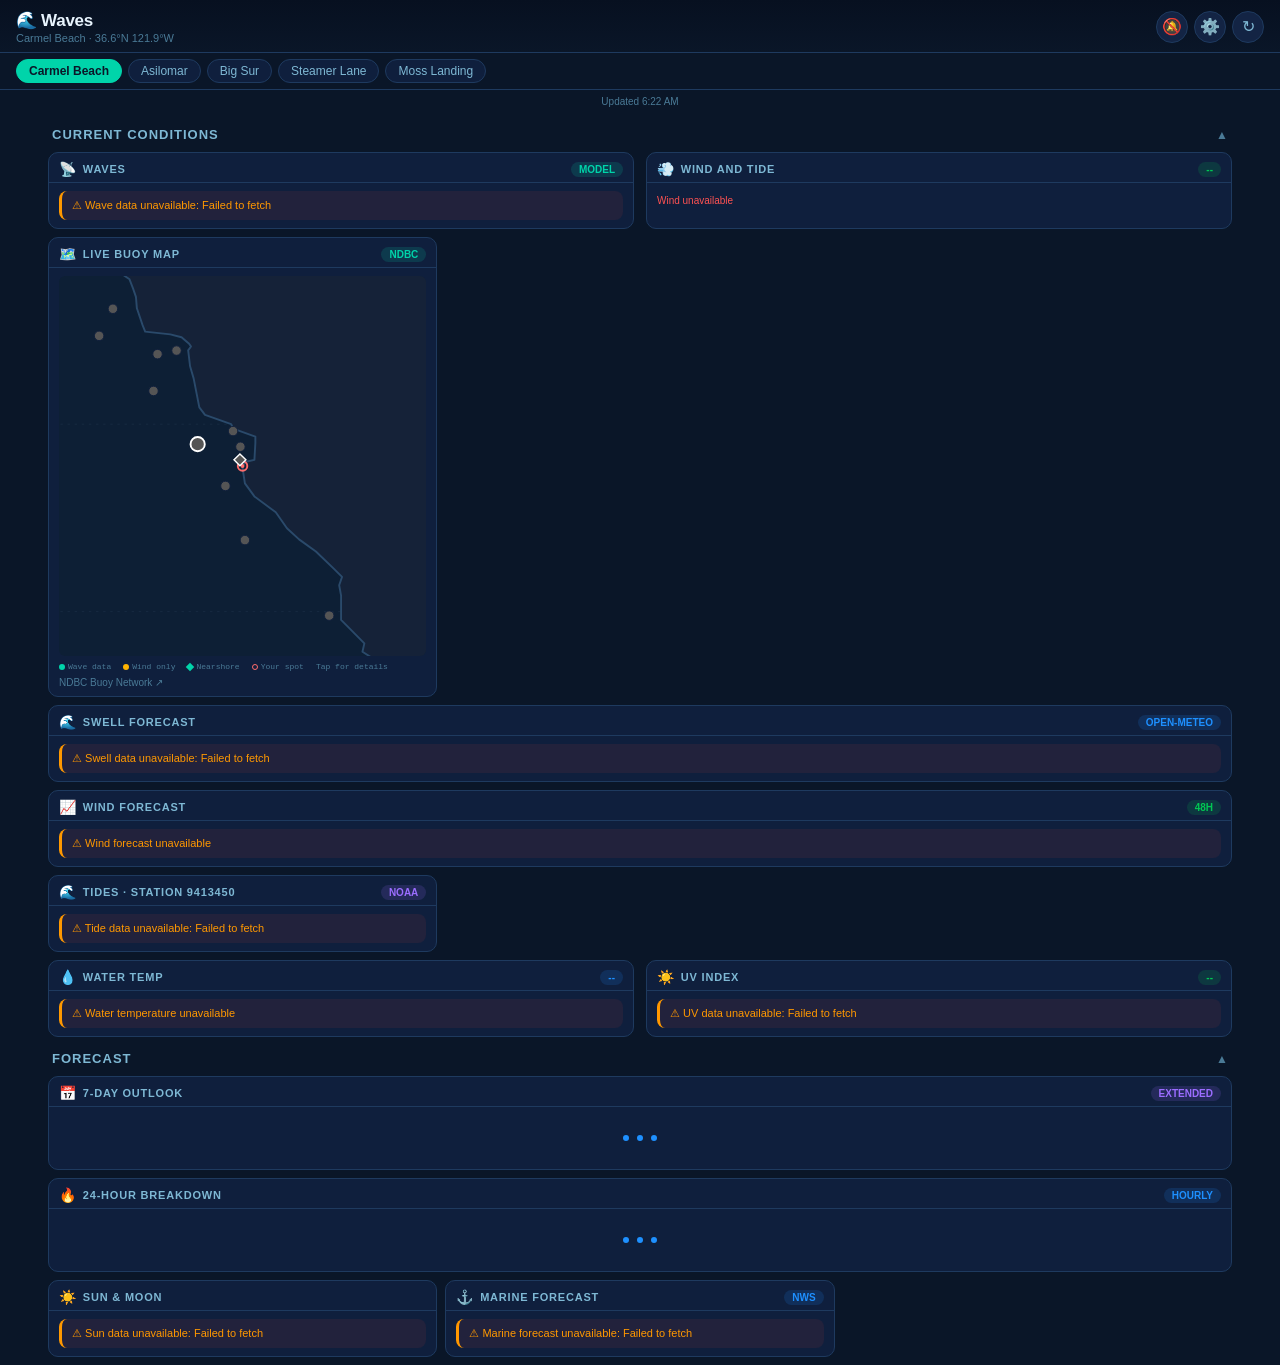
==== commit 0d66dc6f: "Deploy: Wind and Tide + interactive tide graph" ====
--- a/index.html
+++ b/index.html
@@ -62,7 +62,7 @@
         </div>
         <div class="card" id="card-wind" style="flex:1;min-width:0">
           <div class="card-header">
-            <div class="card-title"><span class="icon">💨</span> Wind</div>
+            <div class="card-title"><span class="icon">💨</span> Wind and Tide</div>
             <div class="card-badge" id="wind-badge" style="background:rgba(0,200,83,0.15);color:#00c853">--</div>
           </div>
           <div id="tide-mini"></div>
--- a/style.css
+++ b/style.css
@@ -600,6 +600,35 @@
   inset: 0;
   pointer-events: none;
 }
+.buoy-popup {
+  position: absolute;
+  display: none;
+  transform: translate(-50%, -100%) translateY(-10px);
+  background: rgba(10,22,40,0.94);
+  border: 1px solid rgba(30,144,255,0.4);
+  border-radius: 6px;
+  padding: 6px 10px;
+  font-family: monospace;
+  font-size: 11px;
+  color: #ccd6e0;
+  white-space: nowrap;
+  pointer-events: none;
+  z-index: 10;
+  line-height: 1.5;
+}
+.buoy-popup.visible { display: block; }
+.buoy-popup::after {
+  content: '';
+  position: absolute;
+  left: 50%;
+  bottom: -5px;
+  transform: translateX(-50%) rotate(45deg);
+  width: 8px;
+  height: 8px;
+  background: rgba(10,22,40,0.94);
+  border-right: 1px solid rgba(30,144,255,0.4);
+  border-bottom: 1px solid rgba(30,144,255,0.4);
+}
 
 /* NOAA buoy */
 .buoy-source {
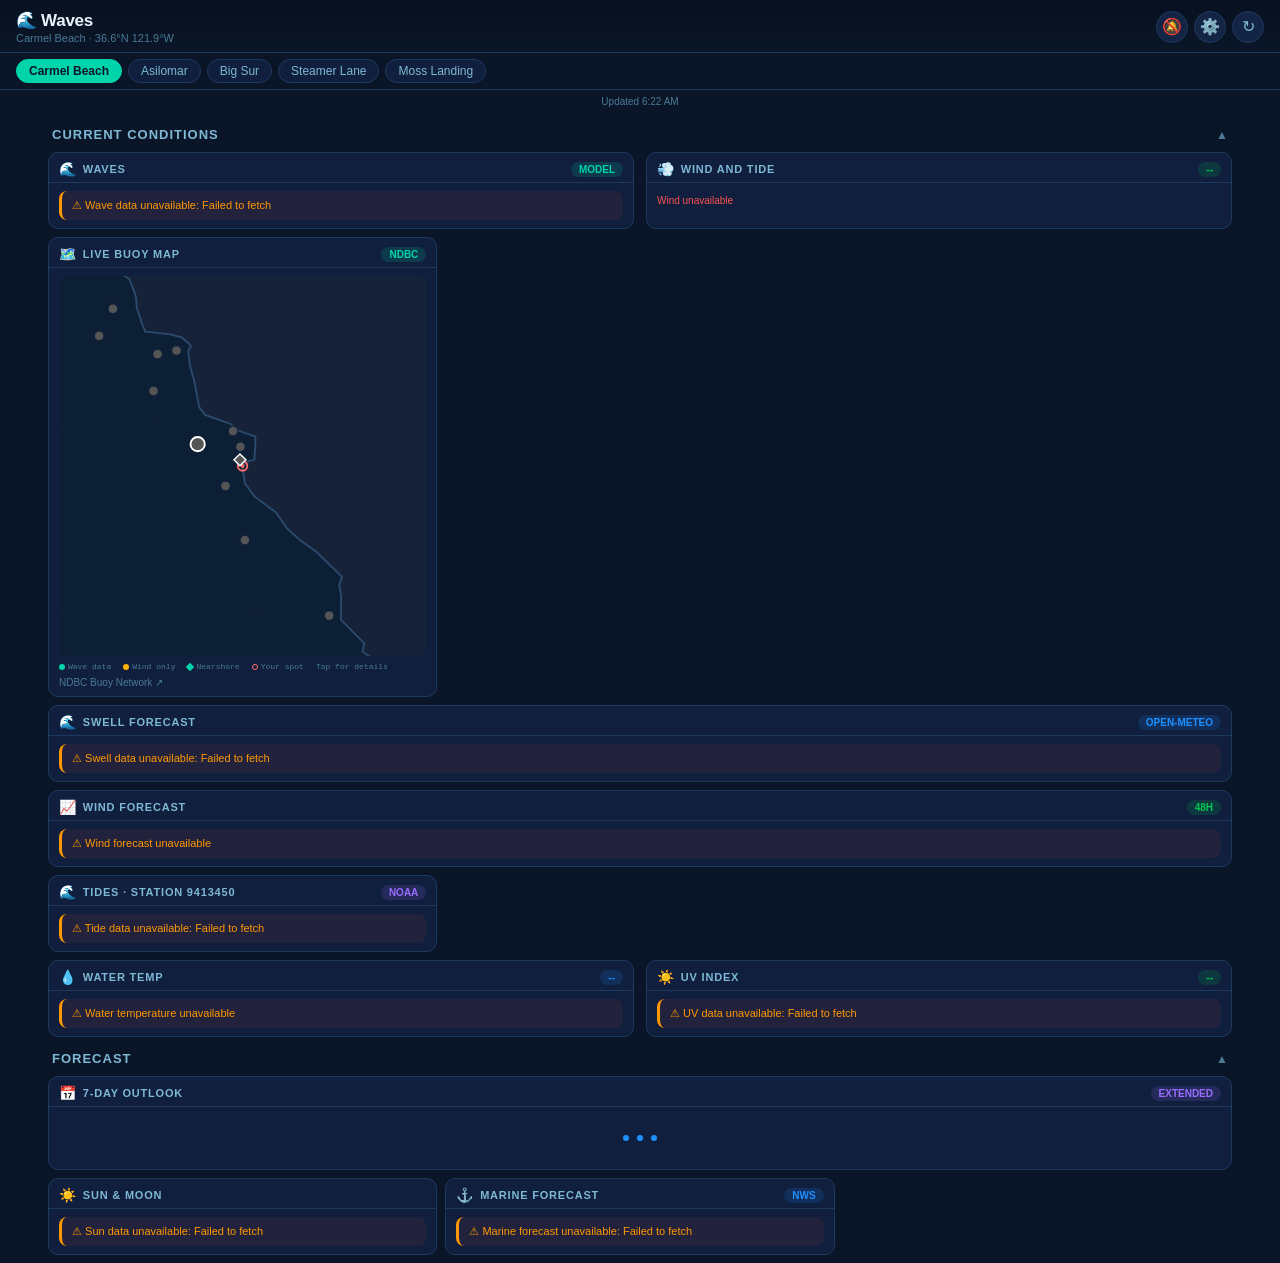
==== commit fe140cd7: "Deploy: wave icon + remove 24h breakdown" ====
--- a/index.html
+++ b/index.html
@@ -53,7 +53,7 @@
       <div class="card-row" style="display:flex;gap:12px">
         <div class="card" id="card-buoy" style="flex:1;min-width:0">
           <div class="card-header">
-            <div class="card-title"><span class="icon">📡</span> Waves</div>
+            <div class="card-title"><span class="icon">🌊</span> Waves</div>
             <div class="card-badge" id="buoy-badge" style="background:rgba(0,212,170,0.15);color:#00d4aa">MODEL</div>
           </div>
           <div class="card-body" id="buoy-body">
@@ -156,17 +156,6 @@
           <div class="card-badge" style="background:rgba(155,109,255,0.15);color:#9b6dff">EXTENDED</div>
         </div>
         <div class="card-body" id="7day-body">
-          <div class="loading"><div class="loading-dot"></div><div class="loading-dot"></div><div class="loading-dot"></div></div>
-        </div>
-      </div>
-
-      <!-- 24-Hour Heatmap -->
-      <div class="card" id="card-24h">
-        <div class="card-header">
-          <div class="card-title"><span class="icon">🔥</span> 24-Hour Breakdown</div>
-          <div class="card-badge" style="background:rgba(30,144,255,0.15);color:#1e90ff">HOURLY</div>
-        </div>
-        <div class="card-body" id="24h-body">
           <div class="loading"><div class="loading-dot"></div><div class="loading-dot"></div><div class="loading-dot"></div></div>
         </div>
       </div>
--- a/style.css
+++ b/style.css
@@ -152,7 +152,7 @@
     grid-template-columns: 1fr 1fr;
     gap: 8px;
   }
-  .section-header, #card-quality, #card-swell, #card-wind-forecast, #card-7day, #card-24h, .card-row { grid-column: 1 / -1; }
+  .section-header, #card-quality, #card-swell, #card-wind-forecast, #card-7day, .card-row { grid-column: 1 / -1; }
 }
 
 @media (min-width: 1200px) {
@@ -593,6 +593,27 @@
   height: 380px;
   overflow: hidden;
   border-radius: 6px;
+  transition: none;
+}
+.buoy-map-wrap.fullscreen {
+  position: fixed;
+  inset: 0;
+  height: 100%;
+  width: 100%;
+  z-index: 1000;
+  border-radius: 0;
+  background: #0d1f35;
+}
+.buoy-map-fullscreen-hint {
+  position: absolute;
+  bottom: 10px;
+  left: 50%;
+  transform: translateX(-50%);
+  font-size: 10px;
+  color: rgba(255,255,255,0.4);
+  font-family: monospace;
+  pointer-events: none;
+  z-index: 11;
 }
 .buoy-map-wrap svg { display: block; width: 100%; height: 100%; }
 #buoy-wind-canvas {
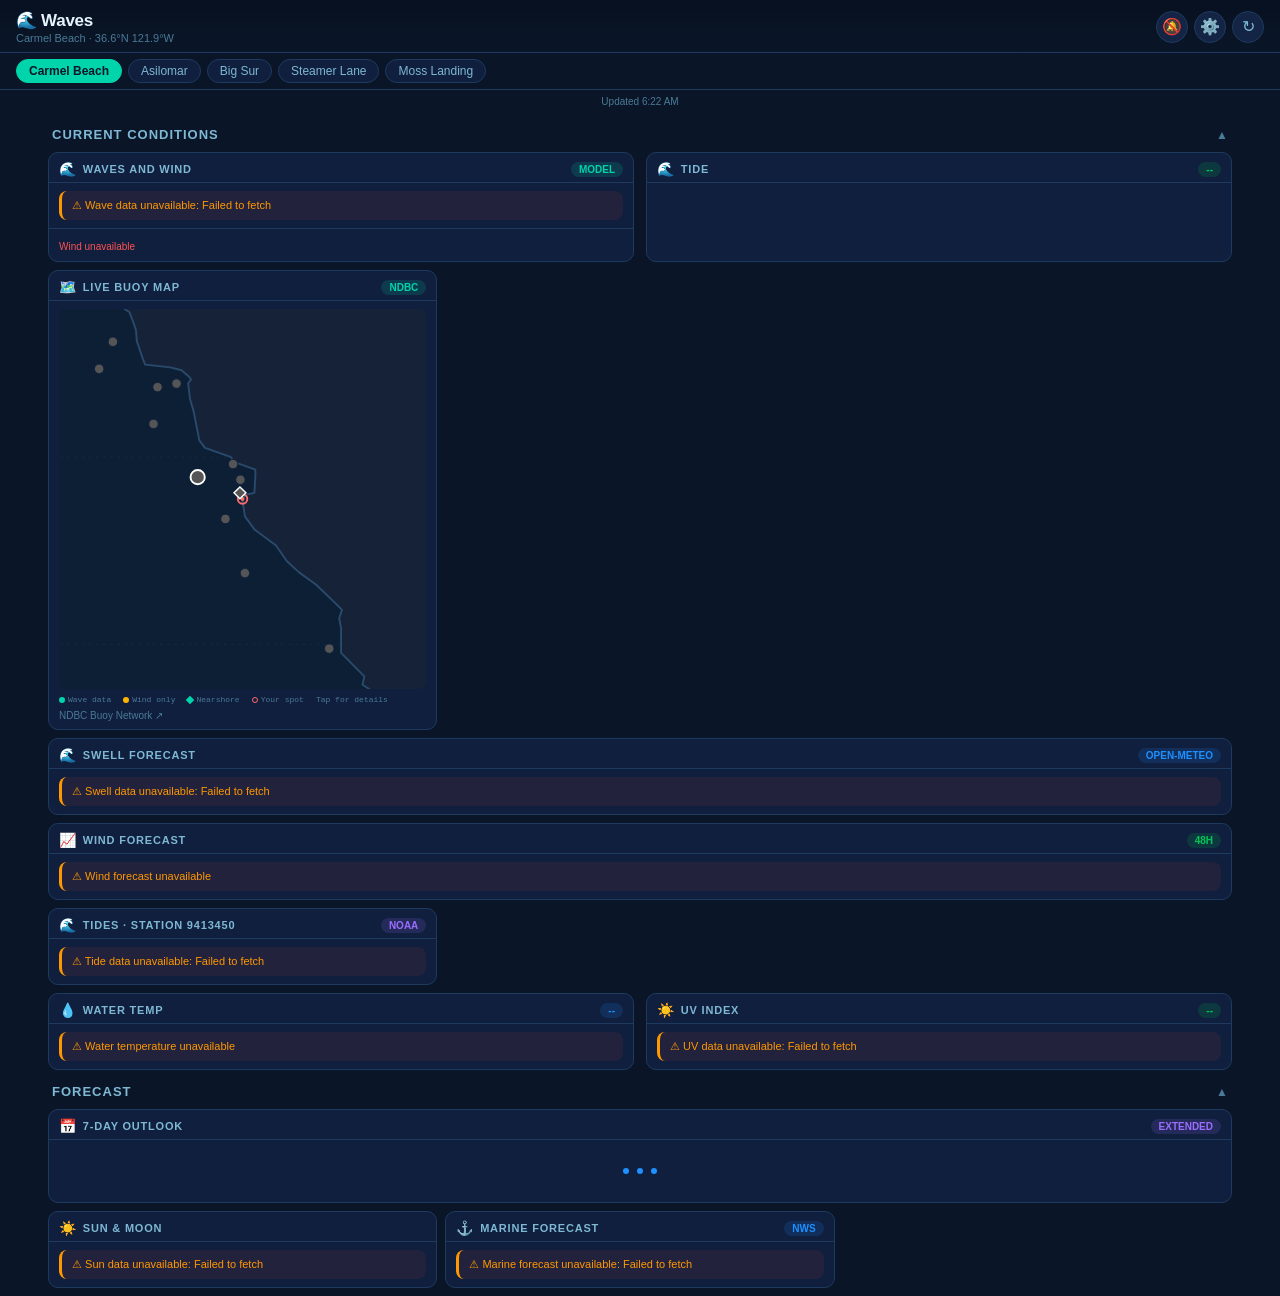
==== commit ac92c426: "Deploy v53: Waves and Wind / Tide card layout Co-Authored-By: Claude Opus 4.6 <noreply@anthropic.com" ====
--- a/index.html
+++ b/index.html
@@ -49,26 +49,27 @@
     </div>
     <div class="section-body">
 
-      <!-- Waves + Wind (shared row) -->
+      <!-- Waves+Wind / Tide (shared row) -->
       <div class="card-row" style="display:flex;gap:12px">
         <div class="card" id="card-buoy" style="flex:1;min-width:0">
           <div class="card-header">
-            <div class="card-title"><span class="icon">🌊</span> Waves</div>
+            <div class="card-title"><span class="icon">🌊</span> Waves and Wind</div>
             <div class="card-badge" id="buoy-badge" style="background:rgba(0,212,170,0.15);color:#00d4aa">MODEL</div>
           </div>
           <div class="card-body" id="buoy-body">
             <div class="loading"><div class="loading-dot"></div><div class="loading-dot"></div><div class="loading-dot"></div></div>
           </div>
+          <div class="card-body" id="wind-body" style="border-top:1px solid var(--border)">
+            <div class="loading"><div class="loading-dot"></div><div class="loading-dot"></div><div class="loading-dot"></div></div>
+          </div>
         </div>
         <div class="card" id="card-wind" style="flex:1;min-width:0">
           <div class="card-header">
-            <div class="card-title"><span class="icon">💨</span> Wind and Tide</div>
+            <div class="card-title"><span class="icon">🌊</span> Tide</div>
             <div class="card-badge" id="wind-badge" style="background:rgba(0,200,83,0.15);color:#00c853">--</div>
           </div>
           <div id="tide-mini"></div>
-          <div class="card-body" id="wind-body">
-            <div class="loading"><div class="loading-dot"></div><div class="loading-dot"></div><div class="loading-dot"></div></div>
-          </div>
+          <div id="tide-daily"></div>
         </div>
       </div>
 
--- a/style.css
+++ b/style.css
@@ -587,6 +587,18 @@
   font-family: monospace;
 }
 
+/* Daily tide schedule (inside wind card, next to wind) */
+#tide-daily:empty { display: none; }
+#tide-daily {
+  padding: 10px;
+  border-left: 1px solid var(--border);
+  font-family: monospace;
+  display: flex;
+  flex-direction: column;
+  justify-content: center;
+  min-width: 105px;
+}
+
 /* Buoy map - pannable West Coast view */
 .buoy-map-wrap {
   position: relative;
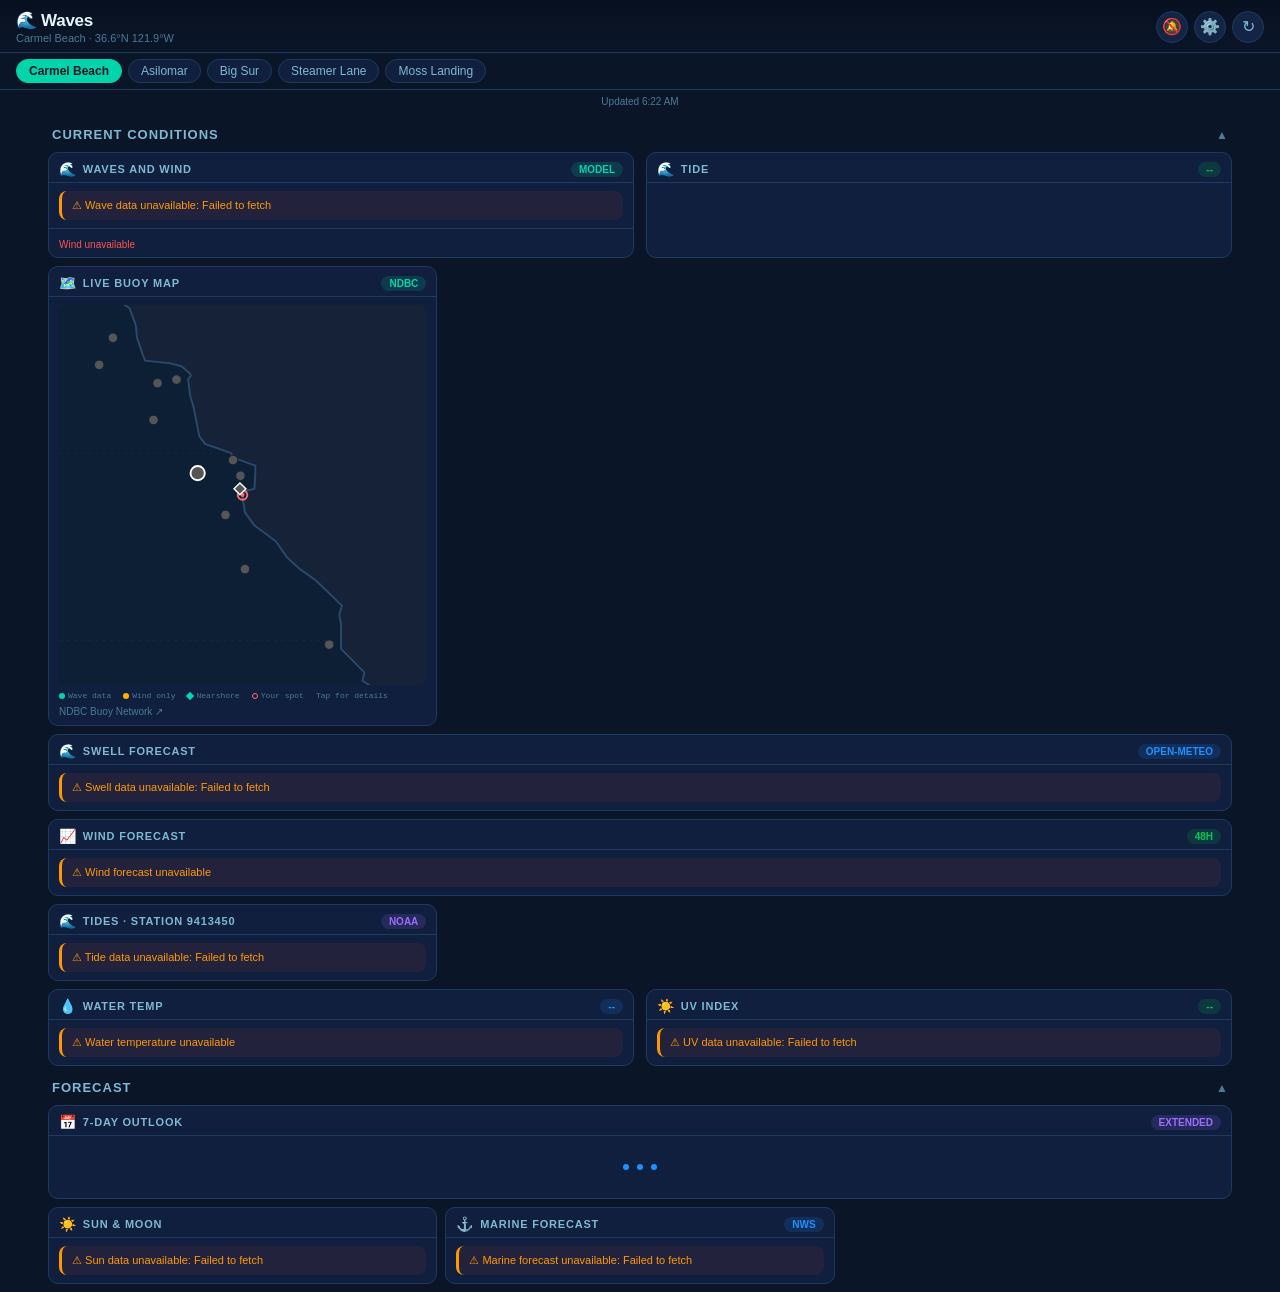
==== commit 28bf3633: "Deploy v54: compact card layout Co-Authored-By: Claude Opus 4.6 <noreply@anthropic.com>" ====
--- a/index.html
+++ b/index.html
@@ -59,7 +59,7 @@
           <div class="card-body" id="buoy-body">
             <div class="loading"><div class="loading-dot"></div><div class="loading-dot"></div><div class="loading-dot"></div></div>
           </div>
-          <div class="card-body" id="wind-body" style="border-top:1px solid var(--border)">
+          <div class="card-body" id="wind-body" style="border-top:1px solid var(--border);padding-top:6px;padding-bottom:6px">
             <div class="loading"><div class="loading-dot"></div><div class="loading-dot"></div><div class="loading-dot"></div></div>
           </div>
         </div>
--- a/style.css
+++ b/style.css
@@ -582,21 +582,16 @@
 /* 24h tide schedule (inside wind card, above wind data) */
 #tide-mini:empty { display: none; }
 #tide-mini {
-  padding: 8px 10px;
+  padding: 6px 10px;
   border-bottom: 1px solid var(--border);
   font-family: monospace;
 }
 
-/* Daily tide schedule (inside wind card, next to wind) */
+/* Daily tide schedule */
 #tide-daily:empty { display: none; }
 #tide-daily {
-  padding: 10px;
-  border-left: 1px solid var(--border);
+  padding: 6px 10px;
   font-family: monospace;
-  display: flex;
-  flex-direction: column;
-  justify-content: center;
-  min-width: 105px;
 }
 
 /* Buoy map - pannable West Coast view */
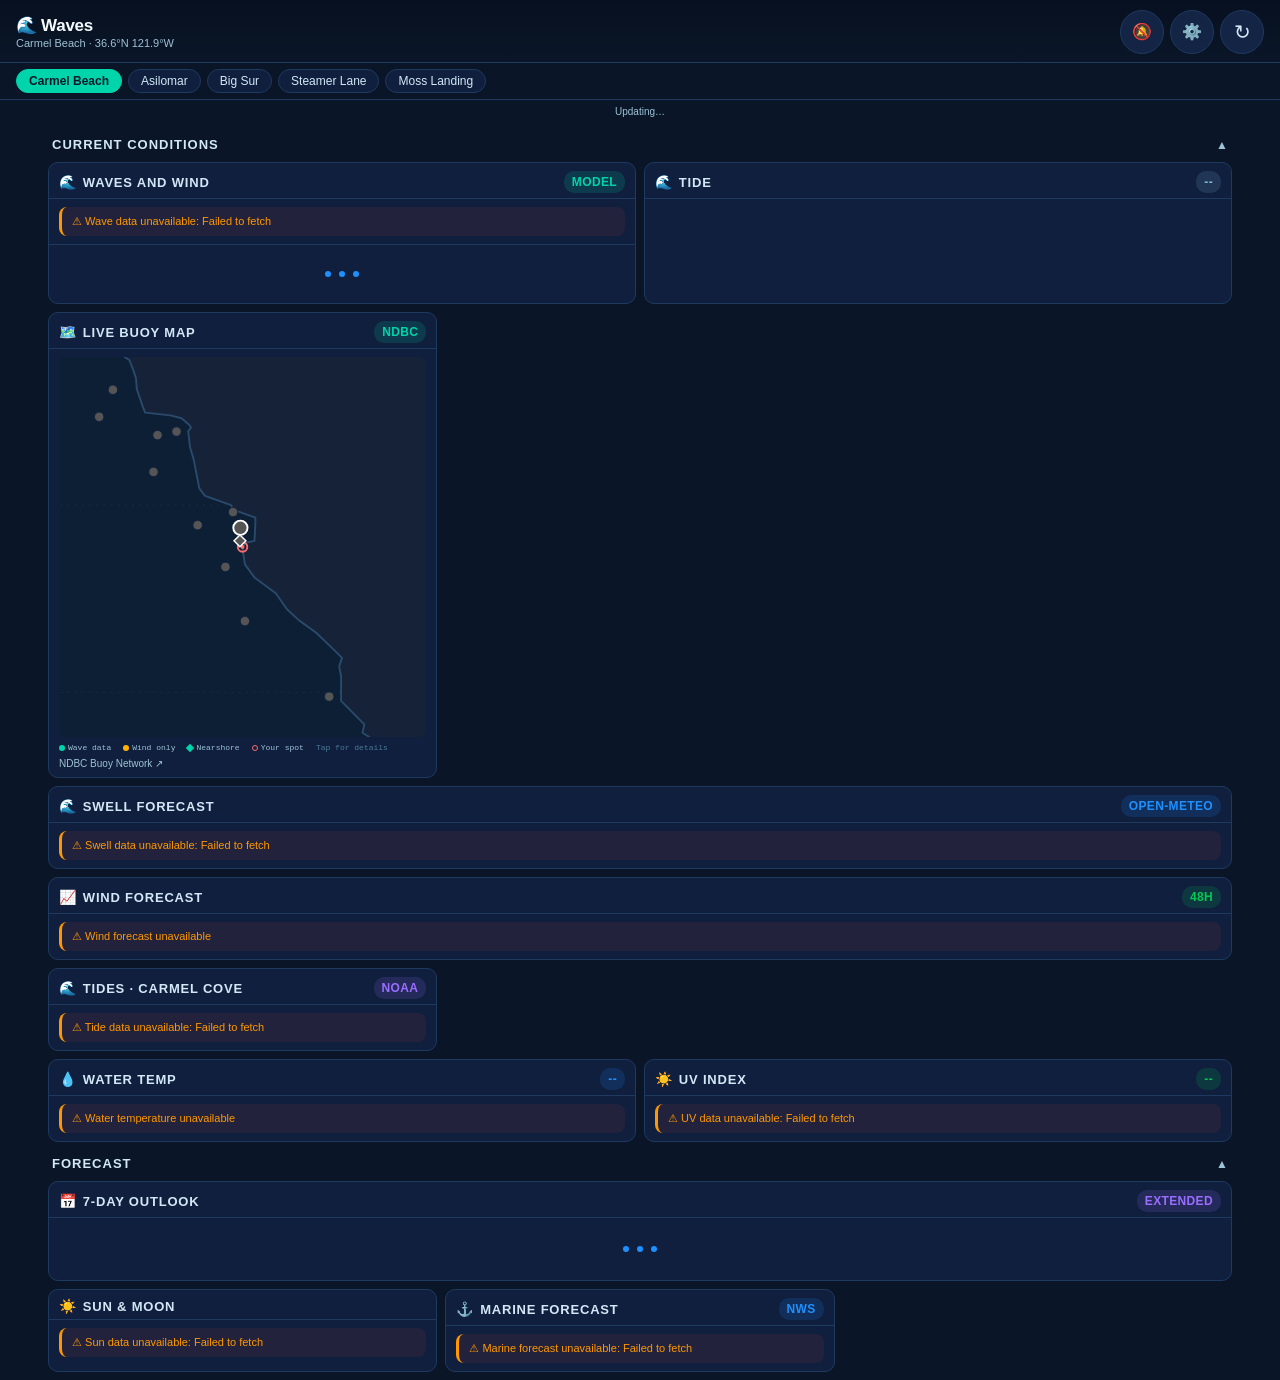
==== commit dce44ec3: "Deploy web/ from main 0eccca04425b68a0375bcdf13098ff3684718c25" ====
--- a/index.html
+++ b/index.html
@@ -11,6 +11,8 @@
   <meta name="apple-mobile-web-app-title" content="Waves">
   <title>Waves</title>
   <link rel="manifest" href="manifest.json">
+  <link rel="icon" href="icons/icon-192.png" type="image/png">
+  <link rel="apple-touch-icon" href="icons/icon-192.png">
   <link rel="stylesheet" href="style.css">
 </head>
 <body>
@@ -26,10 +28,10 @@
     <div class="subtitle" id="location-subtitle"></div>
   </div>
   <div class="header-right">
-    <button class="header-btn" id="alertBtn" style="display:none" onclick="toggleAlerts()" title="Alerts OFF">🔕</button>
-    <button class="header-btn" id="editSpotsBtn" onclick="openSpotEditor(true)" title="Edit spots">⚙️</button>
-    <button class="header-btn" id="refreshBtn" onclick="refreshAll()" title="Refresh">
-      <span class="icon">↻</span>
+    <button class="header-btn" id="alertBtn" style="display:none" onclick="toggleAlerts()" title="Alerts off" aria-label="Alerts off">🔕</button>
+    <button class="header-btn" id="editSpotsBtn" onclick="openSpotEditor(true)" title="Edit spots" aria-label="Edit spots">⚙️</button>
+    <button class="header-btn" id="refreshBtn" onclick="refreshAll()" title="Refresh" aria-label="Refresh">
+      <span class="icon" aria-hidden="true">↻</span>
     </button>
   </div>
 </header>
@@ -37,7 +39,8 @@
 <div class="location-selector" id="location-selector"></div>
 
 <div class="last-updated" id="lastUpdated">Loading…</div>
-<div class="offline-indicator" id="offlineIndicator" style="display:none">📡 Offline — showing cached data</div>
+<div class="offline-indicator" id="offlineIndicator" style="display:none">Offline — connect to the internet to load conditions.</div>
+<div id="best-window" class="best-window" hidden></div>
 
 <main>
 
@@ -50,8 +53,8 @@
     <div class="section-body">
 
       <!-- Waves+Wind / Tide (shared row) -->
-      <div class="card-row" style="display:flex;gap:12px">
-        <div class="card" id="card-buoy" style="flex:1;min-width:0">
+      <div class="card-row">
+        <div class="card" id="card-buoy">
           <div class="card-header">
             <div class="card-title"><span class="icon">🌊</span> Waves and Wind</div>
             <div class="card-badge" id="buoy-badge" style="background:rgba(0,212,170,0.15);color:#00d4aa">MODEL</div>
@@ -63,10 +66,10 @@
             <div class="loading"><div class="loading-dot"></div><div class="loading-dot"></div><div class="loading-dot"></div></div>
           </div>
         </div>
-        <div class="card" id="card-wind" style="flex:1;min-width:0">
+        <div class="card" id="card-wind">
           <div class="card-header">
             <div class="card-title"><span class="icon">🌊</span> Tide</div>
-            <div class="card-badge" id="wind-badge" style="background:rgba(0,200,83,0.15);color:#00c853">--</div>
+            <div class="card-badge" id="tide-badge" style="background:rgba(155,109,255,0.15);color:#9b6dff">--</div>
           </div>
           <div id="tide-mini"></div>
           <div id="tide-daily"></div>
@@ -118,8 +121,8 @@
       </div>
 
       <!-- Water Temperature + UV Index (shared row) -->
-      <div class="card-row" style="display:flex;gap:12px">
-        <div class="card" id="card-water-temp" style="flex:1;min-width:0">
+      <div class="card-row">
+        <div class="card" id="card-water-temp">
           <div class="card-header">
             <div class="card-title"><span class="icon">💧</span> Water Temp</div>
             <div class="card-badge" id="water-temp-badge" style="background:rgba(30,144,255,0.15);color:#1e90ff">--</div>
@@ -128,7 +131,7 @@
             <div class="loading"><div class="loading-dot"></div><div class="loading-dot"></div><div class="loading-dot"></div></div>
           </div>
         </div>
-        <div class="card" id="card-uv" style="flex:1;min-width:0">
+        <div class="card" id="card-uv">
           <div class="card-header">
             <div class="card-title"><span class="icon">☀️</span> UV Index</div>
             <div class="card-badge" id="uv-badge" style="background:rgba(0,200,83,0.15);color:#00c853">--</div>
@@ -215,6 +218,7 @@
   </div>
 </div>
 
+<script src="spot-stations.js"></script>
 <script src="app.js"></script>
 </body>
 </html>
--- a/style.css
+++ b/style.css
@@ -7,9 +7,9 @@
   --accent-teal: #00d4aa;
   --accent-purple: #9b6dff;
   --accent-gold: #ffd700;
-  --text-primary: #e8f4fd;
-  --text-secondary: #7eb8d4;
-  --text-muted: #4a7a96;
+  --text-primary: #f4fbff;
+  --text-secondary: #d2e8f6;
+  --text-muted: #9ec3d6;
   --wind-calm: #00c853;
   --wind-light: #69f0ae;
   --wind-moderate: #ffeb3b;
@@ -63,8 +63,9 @@
 }
 
 .header-btn {
-  width: 32px;
-  height: 32px;
+  width: 44px;
+  height: 44px;
+  flex-shrink: 0;
   display: flex;
   align-items: center;
   justify-content: center;
@@ -82,7 +83,7 @@
   background: var(--border);
   border-color: var(--text-muted);
 }
-.header-btn .icon { font-size: 16px; }
+.header-btn .icon { font-size: 20px; }
 .header-btn.spinning .icon { animation: spin 1s linear infinite; }
 @keyframes spin { to { transform: rotate(360deg); } }
 
@@ -203,6 +204,72 @@
   display: none;
 }
 
+/* Phone: one full-width card at a time so the numbers stay large in sunlight.
+   Wider screens can put a pair side by side. */
+.card-row {
+  display: flex;
+  flex-direction: column;
+  gap: 8px;
+}
+.card-row > .card { min-width: 0; }
+@media (min-width: 700px) {
+  .card-row { flex-direction: row; }
+  .card-row > .card { flex: 1; }
+}
+
+.cond-hero {
+  font-weight: 800;
+  font-size: 44px;
+  letter-spacing: -1px;
+  line-height: 0.95;
+}
+.cond-unit {
+  font-size: 16px;
+  font-weight: 700;
+  margin-left: 3px;
+  letter-spacing: 0;
+  color: var(--text-secondary);
+}
+.cond-wind {
+  font-size: 28px;
+  font-weight: 800;
+  line-height: 1;
+}
+.station-line {
+  font-size: 14px;
+  color: var(--text-secondary);
+  margin-top: 4px;
+}
+
+.best-window {
+  margin: 4px 12px 8px;
+  padding: 12px 14px;
+  background: #123056;
+  border: 1px solid #5ea3cc;
+  border-radius: 12px;
+  display: flex;
+  flex-direction: column;
+  gap: 2px;
+}
+.best-window[hidden] { display: none; }
+.best-window-kicker {
+  font-size: 12px;
+  font-weight: 800;
+  letter-spacing: 0.08em;
+  text-transform: uppercase;
+  color: var(--text-secondary);
+}
+.best-window-time {
+  font-size: 28px;
+  font-weight: 800;
+  color: var(--text-primary);
+  letter-spacing: -0.4px;
+}
+.best-window-rating {
+  font-size: 16px;
+  font-weight: 800;
+}
+
 /* Cards */
 .card {
   background: var(--bg-card);
@@ -220,7 +287,7 @@
 }
 
 .card-title {
-  font-size: 11px;
+  font-size: 13px;
   font-weight: 600;
   text-transform: uppercase;
   letter-spacing: 0.8px;
@@ -233,10 +300,11 @@
 .card-title .icon { font-size: 14px; }
 
 .card-badge {
-  font-size: 10px;
-  padding: 2px 8px;
+  font-size: 12px;
+  padding: 4px 8px;
   border-radius: 10px;
-  font-weight: 600;
+  font-weight: 800;
+  letter-spacing: 0.03em;
 }
 
 .card-body { padding: 8px 10px; }
@@ -800,7 +868,7 @@
 /* ─── Wind chart interaction ─────────────────────────────────────────────── */
 .wind-chart-container {
   position: relative;
-  touch-action: none;
+  touch-action: pan-y;
   cursor: crosshair;
 }
 .wind-crosshair {
